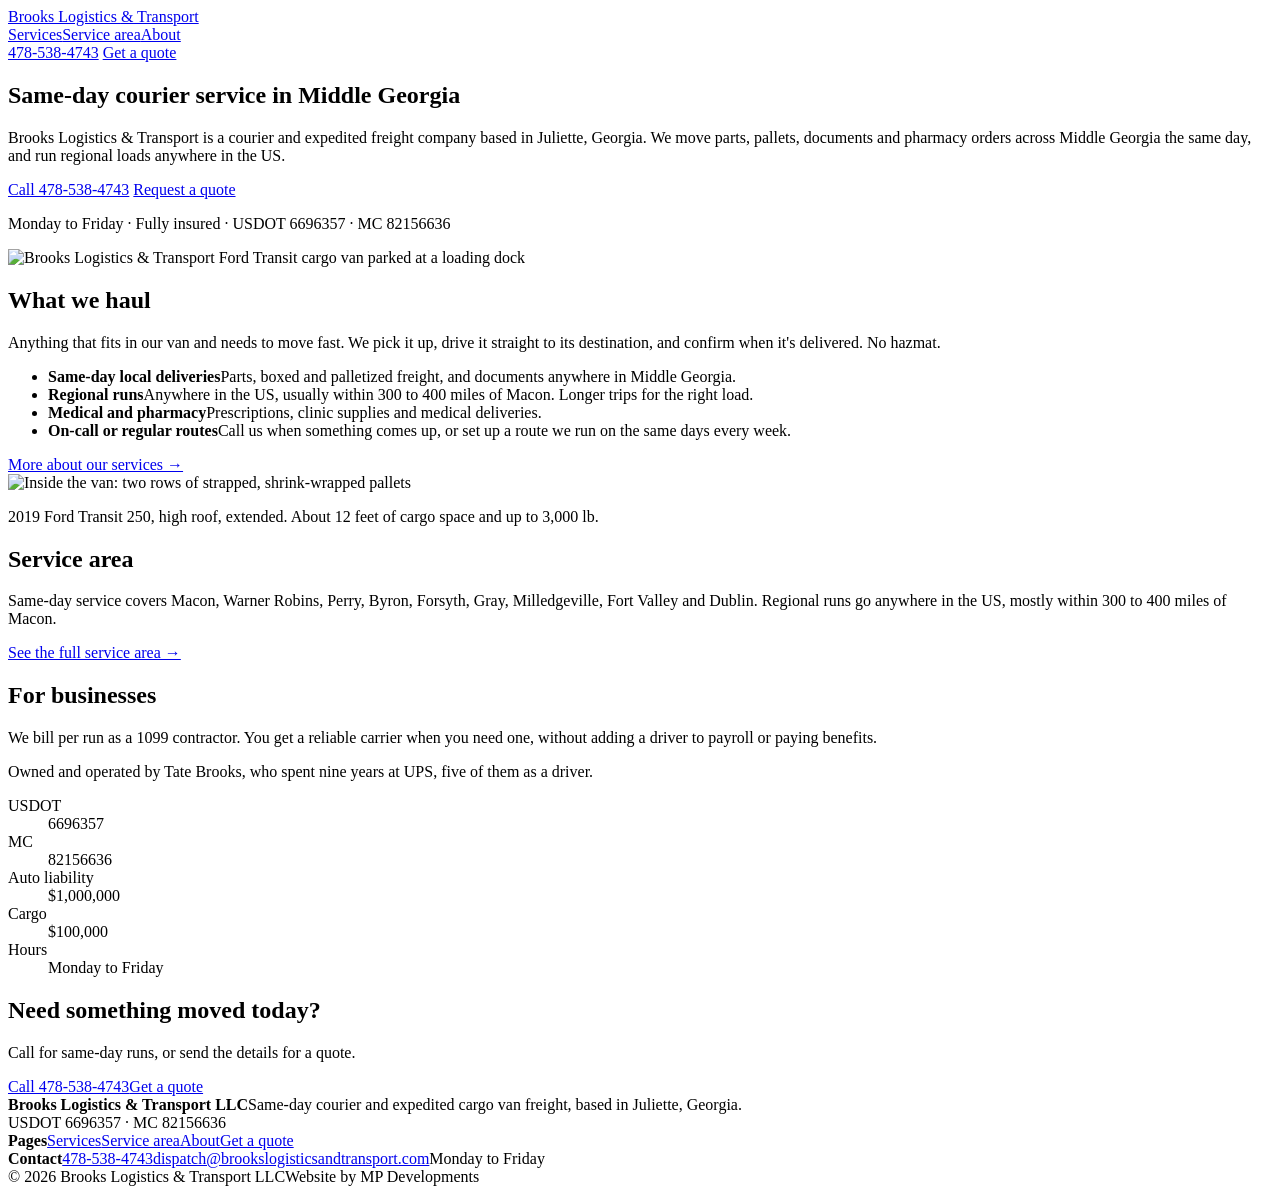
==== index.html @ 2ae42494 "Add files via upload" ====
<!DOCTYPE html>
<html lang="en">
<head>
<meta charset="utf-8">
<meta name="viewport" content="width=device-width, initial-scale=1">
<title>Brooks Logistics &amp; Transport</title>
<meta name="description" content="Brooks Logistics & Transport LLC: same-day courier and cargo van delivery in Middle Georgia, based in Juliette GA. Call 478-538-4743.">
<link rel="preconnect" href="https://fonts.googleapis.com">
<link rel="preconnect" href="https://fonts.gstatic.com" crossorigin>
<link href="https://fonts.googleapis.com/css2?family=Instrument+Sans:wght@400;500;600;700&display=swap" rel="stylesheet">
<link rel="stylesheet" href="css/site.css">
</head>
<body>
<header>
  <div class="wrap">
    <a class="name" href="index.html">Brooks Logistics <span>&amp; Transport</span></a>
    <nav class="main" aria-label="Main"><a href="services.html">Services</a><a href="service-area.html">Service area</a><a href="about.html">About</a></nav>
    <div class="head-right">
      <a class="head-phone" href="tel:+14785384743">478-538-4743</a>
      <a class="btn" href="quote.html">Get a quote</a>
    </div>
  </div>
</header>
<main>
<section class="intro">
  <div class="wrap">
    <div>
      <h1>Same-day courier service in Middle Georgia</h1>
      <p class="lead">Brooks Logistics &amp; Transport is a courier and expedited freight company based in Juliette, Georgia. We move parts, pallets, documents and pharmacy orders across Middle Georgia the same day, and run regional loads anywhere in the US.</p>
      <div class="actions">
        <a class="btn" href="tel:+14785384743">Call 478-538-4743</a>
        <a class="btn alt" href="quote.html">Request a quote</a>
      </div>
      <p class="small">Monday to Friday · Fully insured · USDOT 6696357 · MC 82156636</p>
    </div>
    <div class="photo"><img src="img/van.webp" alt="Brooks Logistics &amp; Transport Ford Transit cargo van parked at a loading dock" width="560" height="727"></div>
  </div>
</section>

<section class="haul">
  <div class="wrap">
    <div>
      <h2>What we haul</h2>
      <p class="sub">Anything that fits in our van and needs to move fast. We pick it up, drive it straight to its destination, and confirm when it's delivered. No hazmat.</p>
      <ul>
        <li><strong>Same-day local deliveries</strong><span>Parts, boxed and palletized freight, and documents anywhere in Middle Georgia.</span></li>
        <li><strong>Regional runs</strong><span>Anywhere in the US, usually within 300 to 400 miles of Macon. Longer trips for the right load.</span></li>
        <li><strong>Medical and pharmacy</strong><span>Prescriptions, clinic supplies and medical deliveries.</span></li>
        <li><strong>On-call or regular routes</strong><span>Call us when something comes up, or set up a route we run on the same days every week.</span></li>
      </ul>
      <a class="more" href="services.html">More about our services →</a>
    </div>
    <div>
      <div class="photo"><img src="img/cargo.webp" alt="Inside the van: two rows of strapped, shrink-wrapped pallets" width="480" height="437" loading="lazy"></div>
      <p class="cap">2019 Ford Transit 250, high roof, extended. About 12 feet of cargo space and up to 3,000 lb.</p>
    </div>
  </div>
</section>

<section class="area">
  <div class="wrap">
    <h2>Service area</h2>
    <p>Same-day service covers <span class="towns">Macon, Warner Robins, Perry, Byron, Forsyth, Gray, Milledgeville, Fort Valley and Dublin</span>. Regional runs go anywhere in the US, mostly within 300 to 400 miles of Macon.</p>
    <a class="more" href="service-area.html">See the full service area →</a>
  </div>
</section>

<section class="biz">
  <div class="wrap">
    <div>
      <h2>For businesses</h2>
      <p>We bill per run as a 1099 contractor. You get a reliable carrier when you need one, without adding a driver to payroll or paying benefits.</p>
      <p>Owned and operated by Tate Brooks, who spent nine years at UPS, five of them as a driver.</p>
    </div>
    <dl>
      <dt>USDOT</dt><dd>6696357</dd>
      <dt>MC</dt><dd>82156636</dd>
      <dt>Auto liability</dt><dd>$1,000,000</dd>
      <dt>Cargo</dt><dd>$100,000</dd>
      <dt>Hours</dt><dd>Monday to Friday</dd>
    </dl>
  </div>
</section>
</main>
<section class="cta">
  <div class="wrap">
    <div><h2>Need something moved today?</h2><p>Call for same-day runs, or send the details for a quote.</p></div>
    <div class="acts"><a class="btn" href="tel:+14785384743">Call 478-538-4743</a><a class="btn alt" href="quote.html">Get a quote</a></div>
  </div>
</section>
<footer>
  <div class="wrap">
    <div class="cols">
      <div><b>Brooks Logistics &amp; Transport LLC</b>Same-day courier and expedited cargo van freight, based in Juliette, Georgia.<br>USDOT 6696357 · MC 82156636</div>
      <div><b>Pages</b><a href="services.html">Services</a><a href="service-area.html">Service area</a><a href="about.html">About</a><a href="quote.html">Get a quote</a></div>
      <div><b>Contact</b><a href="tel:+14785384743">478-538-4743</a><a href="mailto:dispatch@brookslogisticsandtransport.com">dispatch@brookslogisticsandtransport.com</a>Monday to Friday</div>
    </div>
    <div class="legal"><span>© <span class="yr">2026</span> Brooks Logistics &amp; Transport LLC</span><span>Website by MP Developments</span></div>
  </div>
</footer>
<script src="js/site.js"></script>
</body>
</html>
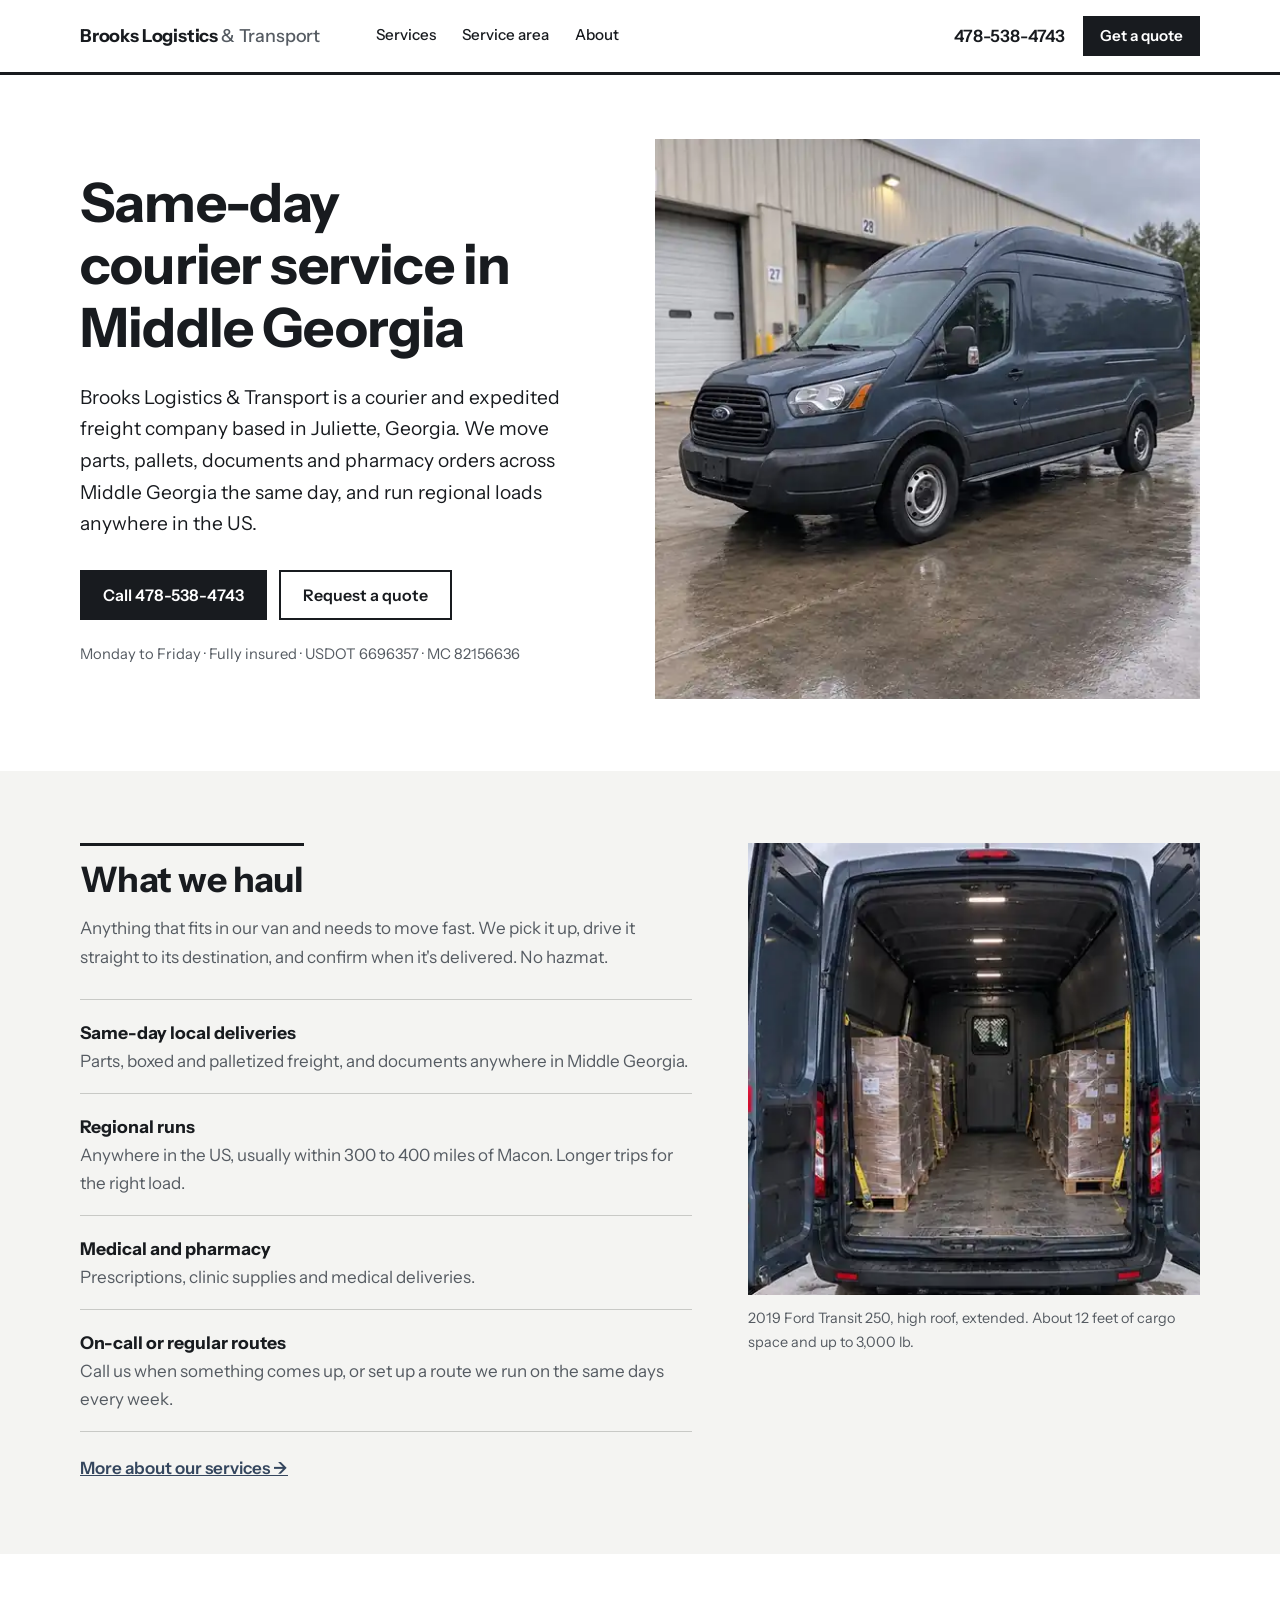
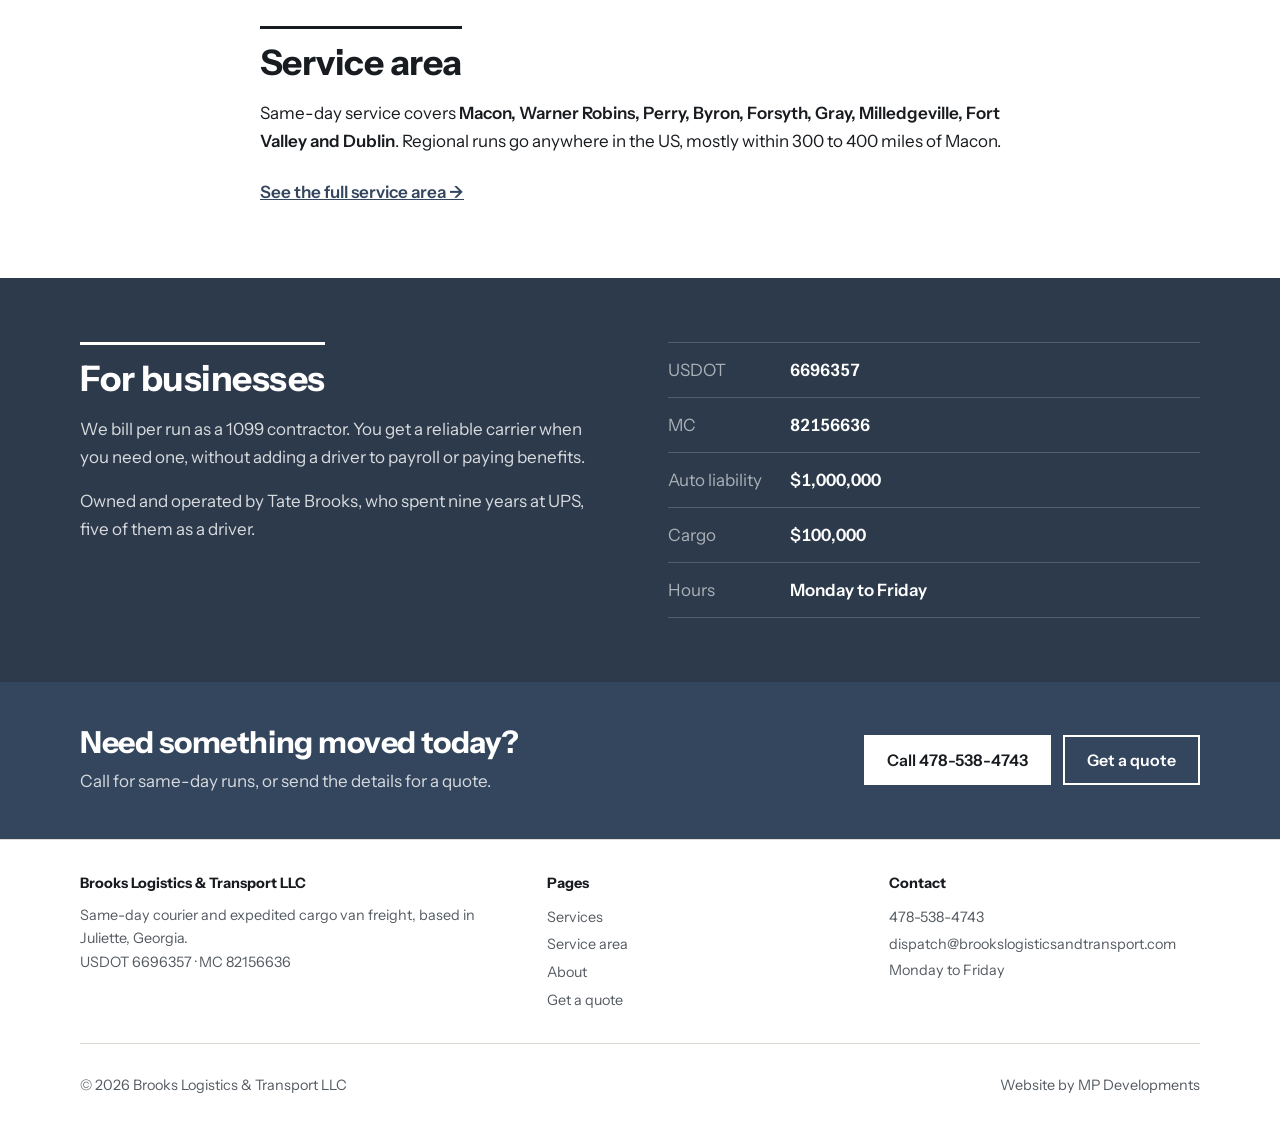
==== commit 60706fb4: "Initial site: 5 pages, styles, photos" ====
--- a/index.html
+++ b/index.html
@@ -8,7 +8,7 @@
 <link rel="preconnect" href="https://fonts.googleapis.com">
 <link rel="preconnect" href="https://fonts.gstatic.com" crossorigin>
 <link href="https://fonts.googleapis.com/css2?family=Instrument+Sans:wght@400;500;600;700&display=swap" rel="stylesheet">
-<link rel="stylesheet" href="css/site.css">
+<link rel="stylesheet" href="site.css">
 </head>
 <body>
 <header>
@@ -33,7 +33,7 @@
       </div>
       <p class="small">Monday to Friday · Fully insured · USDOT 6696357 · MC 82156636</p>
     </div>
-    <div class="photo"><img src="img/van.webp" alt="Brooks Logistics &amp; Transport Ford Transit cargo van parked at a loading dock" width="560" height="727"></div>
+    <div class="photo"><img src="van.webp" alt="Brooks Logistics &amp; Transport Ford Transit cargo van parked at a loading dock" width="560" height="727"></div>
   </div>
 </section>
 
@@ -51,7 +51,7 @@
       <a class="more" href="services.html">More about our services →</a>
     </div>
     <div>
-      <div class="photo"><img src="img/cargo.webp" alt="Inside the van: two rows of strapped, shrink-wrapped pallets" width="480" height="437" loading="lazy"></div>
+      <div class="photo"><img src="cargo.webp" alt="Inside the van: two rows of strapped, shrink-wrapped pallets" width="480" height="437" loading="lazy"></div>
       <p class="cap">2019 Ford Transit 250, high roof, extended. About 12 feet of cargo space and up to 3,000 lb.</p>
     </div>
   </div>
@@ -98,6 +98,6 @@
     <div class="legal"><span>© <span class="yr">2026</span> Brooks Logistics &amp; Transport LLC</span><span>Website by MP Developments</span></div>
   </div>
 </footer>
-<script src="js/site.js"></script>
+<script src="site.js"></script>
 </body>
 </html>
--- a/site.css
+++ b/site.css
@@ -0,0 +1,171 @@
+:root {
+  /* Layout idea: a plain local-business page. Photos, a person's voice, the phone number everywhere. */
+  --bg:     #FFFFFF;
+  --white:  #FFFFFF;
+  --ink:    #181B1F;
+  --soft:   #555B62;
+  --line:   #DDDBD4;
+  --accent: #34465E;  /* the van's slate blue */
+  --van:    #2C3A4B;
+  --font: "Instrument Sans", "Segoe UI", system-ui, sans-serif;
+  color-scheme: light;
+}
+* { box-sizing: border-box; }
+html { scroll-behavior: smooth; }
+@media (prefers-reduced-motion: reduce) { html { scroll-behavior: auto; } }
+body { margin: 0; background: var(--bg); color: var(--ink); font-family: var(--font); font-size: 1.0625rem; line-height: 1.65; }
+h1, h2, h3 { margin: 0; line-height: 1.15; letter-spacing: -0.015em; text-wrap: balance; font-weight: 700; }
+h2 { font-size: clamp(1.7rem, 3vw, 2.2rem); padding-top: 14px; border-top: 3px solid currentColor; display: inline-block; }
+p { margin: 0; }
+a { color: var(--accent); }
+:focus-visible { outline: 2px solid var(--accent); outline-offset: 3px; }
+.wrap { width: min(100% - 40px, 1120px); margin-inline: auto; }
+
+.photo {
+  position: relative; overflow: hidden; border-radius: 0;
+  background: #3B434B;
+}
+.photo img { width: 100%; height: 100%; object-fit: cover; display: block; }
+.photo .tag { position: absolute; left: 14px; bottom: 14px; font-size: 0.78rem; color: rgba(255,255,255,.8); border: 1px dashed rgba(255,255,255,.45); border-radius: 0; padding: 4px 8px; }
+
+.btn { display: inline-flex; align-items: center; justify-content: center; gap: 8px; cursor: pointer;
+  font: 600 1rem/1 var(--font); text-decoration: none; padding: 15px 22px; border-width: 2px; border-radius: 0;
+  background: var(--ink); color: #fff; border: 1px solid var(--ink); }
+.btn:hover { background: #2c3238; }
+.btn.alt { background: transparent; color: var(--ink); border: 2px solid var(--ink); }
+.btn.alt:hover { background: var(--white); }
+
+/* Header */
+header { background: var(--white); border-bottom: 3px solid var(--ink); }
+header .wrap { display: flex; align-items: center; gap: 20px; min-height: 72px; }
+.name { font-weight: 700; font-size: 1.12rem; color: var(--ink); text-decoration: none; letter-spacing: -0.01em; }
+.name span { color: var(--soft); font-weight: 500; }
+.head-right { margin-left: auto; display: flex; align-items: center; gap: 18px; }
+.head-phone { font-weight: 600; color: var(--ink); text-decoration: none; }
+.head-right .btn { padding: 11px 16px; font-size: 0.95rem; }
+
+/* Intro */
+.intro { padding: 64px 0 72px; }
+.intro .wrap { display: grid; grid-template-columns: 1fr 1.05fr; gap: 56px; align-items: center; }
+.intro h1 { font-size: clamp(2.2rem, 4.6vw, 3.4rem); }
+.intro p.lead { font-size: 1.2rem; margin-top: 22px; max-width: 36rem; }
+.intro .actions { display: flex; flex-wrap: wrap; gap: 12px; margin-top: 30px; }
+.intro .small { margin-top: 22px; font-size: 0.92rem; color: var(--soft); }
+.intro .photo { aspect-ratio: 4 / 5; max-height: 560px; justify-self: end; width: 100%; }
+.intro .photo img { object-position: 40% 60%; }
+
+/* Haul */
+.haul { background: #F4F4F2; border-block: 0; padding: 72px 0; }
+.haul .wrap { display: grid; grid-template-columns: 1.15fr 0.85fr; gap: 56px; }
+.haul p.sub { margin-top: 14px; color: var(--soft); max-width: 40rem; }
+.haul ul { list-style: none; margin: 28px 0 0; padding: 0; }
+.haul li { padding: 18px 0; border-top: 1px solid #C8C9C6; }
+.haul li:last-child { border-bottom: 1px solid #C8C9C6; }
+.haul li strong { display: block; font-size: 1.1rem; }
+.haul li span { color: var(--soft); }
+.haul .photo { aspect-ratio: 1 / 1; align-self: start; }
+.haul .cap { font-size: 0.9rem; color: var(--soft); margin-top: 12px; }
+
+/* Area */
+.area { padding: 72px 0; }
+.area .wrap { max-width: 760px; }
+.area p { margin-top: 16px; }
+.towns { font-weight: 600; }
+.area .photo { aspect-ratio: 16 / 10; margin-top: 36px; }
+.area .photo img { object-position: 50% 60%; }
+.van-line { margin-top: 14px; font-size: 0.95rem; color: var(--soft); }
+
+/* Business */
+.biz { background: var(--van); color: #fff; padding: 64px 0; }
+.biz .wrap { display: grid; grid-template-columns: 1fr 1fr; gap: 56px; align-items: start; }
+.biz p { color: rgba(255,255,255,.82); margin-top: 16px; max-width: 34rem; }
+.biz dl { margin: 0; display: grid; grid-template-columns: max-content 1fr; gap: 0; border-top: 1px solid rgba(255,255,255,.18); }
+.biz dt, .biz dd { margin: 0; padding: 13px 0; border-bottom: 1px solid rgba(255,255,255,.18); }
+.biz dt { color: rgba(255,255,255,.6); padding-right: 28px; }
+.biz dd { font-weight: 600; font-variant-numeric: tabular-nums; }
+
+/* Quote */
+.quote { padding: 80px 0; }
+.quote .wrap { display: grid; grid-template-columns: 0.8fr 1.2fr; gap: 56px; align-items: start; }
+.quote p.sub { margin-top: 14px; color: var(--soft); }
+.reach { margin-top: 28px; display: grid; gap: 8px; }
+.reach a { font-weight: 600; color: var(--ink); text-decoration: none; overflow-wrap: anywhere; }
+.reach .big { font-size: 1.5rem; }
+.reach span { color: var(--soft); font-size: 0.95rem; }
+
+form { background: #F4F4F2; border: 0; border-top: 4px solid var(--ink); border-radius: 0; padding: 28px; display: grid; gap: 16px; }
+.row { display: grid; grid-template-columns: 1fr 1fr; gap: 14px; }
+.field { display: grid; gap: 6px; }
+label { font-size: 0.9rem; font-weight: 600; }
+input, select, textarea { font: inherit; font-size: 1rem; color: var(--ink); background: #fff; border: 1px solid #9DA2A7; border-radius: 0; padding: 11px 12px; width: 100%; }
+input:focus, select:focus, textarea:focus { outline: none; border-color: var(--accent); box-shadow: 0 0 0 3px rgba(52,70,94,.2); }
+textarea { min-height: 96px; resize: vertical; }
+.form-foot { display: flex; flex-wrap: wrap; gap: 14px; align-items: center; justify-content: space-between; }
+.form-foot p { font-size: 0.9rem; color: var(--soft); }
+.status { display: none; padding: 12px 14px; border-radius: 0; background: #E9EDF2; border: 1px solid var(--accent); font-size: 0.95rem; }
+.status.show { display: block; }
+
+footer { border-top: 1px solid var(--line); padding: 32px 0 40px; font-size: 0.9rem; color: var(--soft); }
+footer .wrap { display: flex; flex-wrap: wrap; gap: 10px 32px; justify-content: space-between; }
+
+@media (max-width: 900px) {
+  .intro .wrap, .haul .wrap, .biz .wrap, .quote .wrap { grid-template-columns: 1fr; gap: 36px; }
+  .haul .photo { aspect-ratio: 4 / 3; }
+  .intro { padding-top: 40px; }
+}
+@media (max-width: 600px) {
+  .head-phone { display: none; }
+  .name span { display: none; }
+  .row { grid-template-columns: 1fr; }
+  form { padding: 20px; }
+  .biz dl { grid-template-columns: 1fr; }
+  .biz dt { border-bottom: 0; padding-bottom: 0; }
+}
+
+/* ---- Multi-page additions ---- */
+nav.main { display: flex; gap: 26px; margin-left: 36px; font-size: 0.95rem; font-weight: 500; }
+nav.main a { color: var(--ink); text-decoration: none; padding: 6px 0; border-bottom: 2px solid transparent; }
+nav.main a:hover { border-color: var(--ink); }
+nav.main a[aria-current="page"] { border-color: var(--accent); color: var(--accent); }
+.page-head { padding: 56px 0 48px; border-bottom: 1px solid var(--line); }
+.page-head h1 { font-size: clamp(2.2rem, 4.4vw, 3.2rem); }
+.page-head p { margin-top: 16px; font-size: 1.15rem; color: var(--soft); max-width: 44rem; }
+.cta { background: var(--accent); color: #fff; padding: 44px 0; }
+.cta .wrap { display: flex; flex-wrap: wrap; gap: 20px 40px; align-items: center; justify-content: space-between; }
+.cta h2 { border: 0; padding: 0; font-size: clamp(1.5rem, 2.6vw, 1.9rem); }
+.cta p { color: rgba(255,255,255,.8); margin-top: 6px; }
+.cta .acts { display: flex; flex-wrap: wrap; gap: 12px; }
+.cta .btn { background: #fff; color: var(--ink); border-color: #fff; }
+.cta .btn:hover { background: #E9EDF2; }
+.cta .btn.alt { background: transparent; color: #fff; border-color: #fff; }
+.cta .btn.alt:hover { background: rgba(255,255,255,.1); }
+.more { display: inline-block; margin-top: 22px; font-weight: 600; color: var(--accent); }
+.svc-detail { padding: 56px 0; border-bottom: 1px solid var(--line); }
+.svc-detail:last-of-type { border-bottom: 0; }
+.svc-detail .wrap { display: grid; grid-template-columns: 0.9fr 1.1fr; gap: 56px; }
+.svc-detail h2 { font-size: clamp(1.5rem, 2.6vw, 1.9rem); }
+.svc-detail p + p { margin-top: 14px; }
+.svc-detail .good { color: var(--soft); }
+.specs-table { width: 100%; border-collapse: collapse; margin-top: 18px; font-variant-numeric: tabular-nums; }
+.specs-table th, .specs-table td { text-align: left; padding: 12px 0; border-bottom: 1px solid var(--line); }
+.specs-table th { color: var(--soft); font-weight: 500; width: 45%; }
+.town-grid { display: grid; grid-template-columns: repeat(3, 1fr); border-top: 2px solid var(--ink); margin-top: 28px; }
+.town-grid div { padding: 16px 0; border-bottom: 1px solid var(--line); font-weight: 600; font-size: 1.1rem; }
+.two { display: grid; grid-template-columns: 1fr 1fr; gap: 56px; align-items: start; }
+.two .photo { aspect-ratio: 4 / 3; }
+.prose p + p { margin-top: 16px; }
+.prose { max-width: 40rem; }
+section.pad { padding: 64px 0; }
+footer .cols { display: grid; grid-template-columns: 1.4fr 1fr 1fr; gap: 32px; padding-bottom: 28px; margin-bottom: 20px; border-bottom: 1px solid var(--line); width: 100%; }
+footer .cols b { display: block; color: var(--ink); margin-bottom: 8px; }
+footer .cols a { display: block; color: var(--soft); text-decoration: none; padding: 2px 0; }
+footer .cols a:hover { color: var(--ink); }
+footer .legal { display: flex; flex-wrap: wrap; justify-content: space-between; gap: 10px; width: 100%; }
+@media (max-width: 900px) {
+  header .wrap { flex-wrap: wrap; padding: 12px 0; }
+  nav.main { order: 3; width: 100%; margin: 0; gap: 20px; overflow-x: auto; }
+  .svc-detail .wrap, .two { grid-template-columns: 1fr; gap: 28px; }
+  .town-grid { grid-template-columns: 1fr 1fr; }
+  footer .cols { grid-template-columns: 1fr 1fr; }
+}
+@media (max-width: 600px) { footer .cols { grid-template-columns: 1fr; } }
